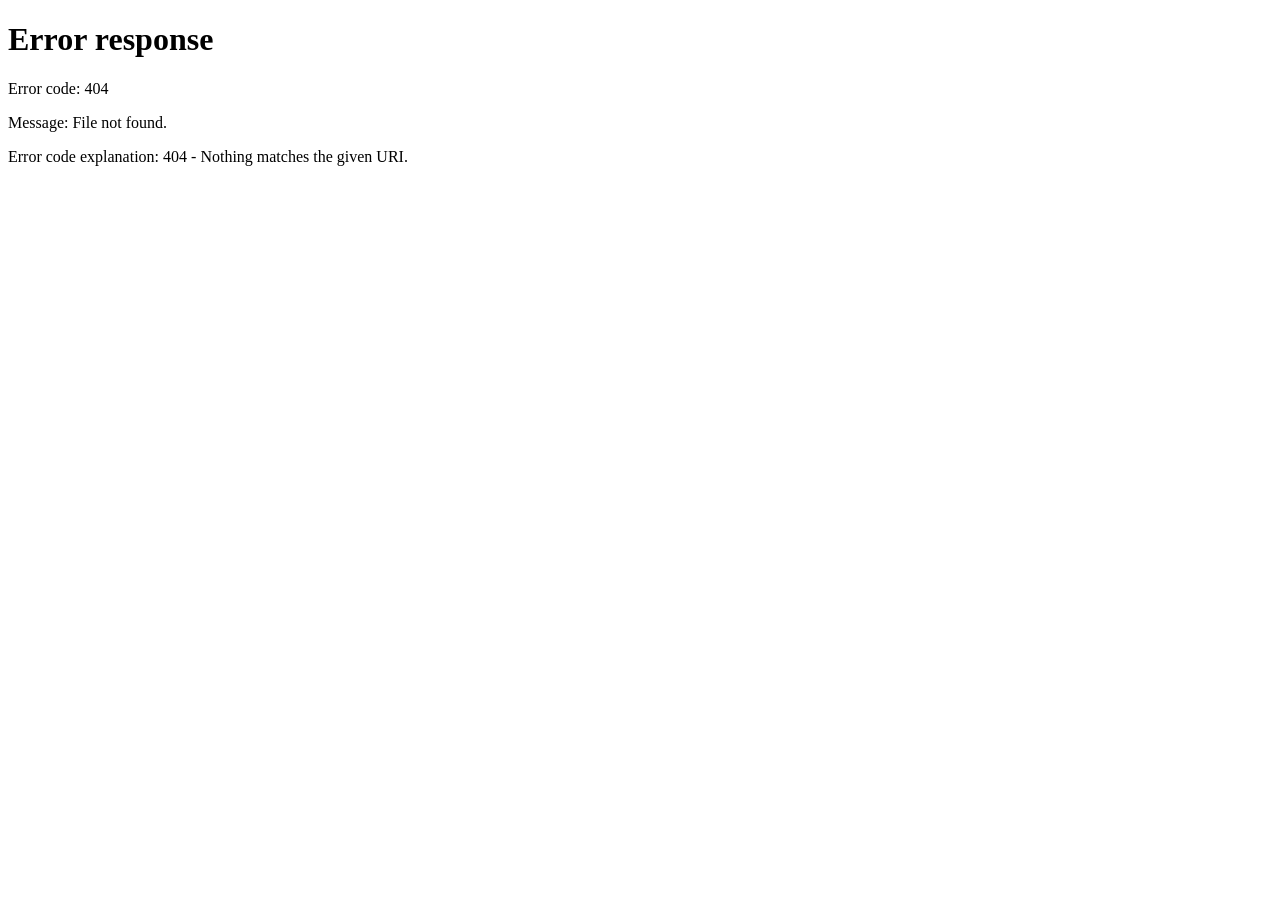
==== frontend/index.html @ 7d5e95b7 "feat: minimal frontend by AI" ====
<!DOCTYPE html>
<html lang="ru">
<head>
    <meta charset="UTF-8">
    <meta name="viewport" content="width=device-width, initial-scale=1.0">
    <title>Система заказов - Вход</title>
    <link rel="stylesheet" href="css/style.css">
    <link href="https://fonts.googleapis.com/css2?family=Inter:opsz,wght@14..32,300;14..32,400;14..32,500;14..32,600;14..32,700&display=swap" rel="stylesheet">
</head>
<body>
    <div class="container">
        <div class="auth-card">
            <div class="logo">
                <svg width="48" height="48" viewBox="0 0 24 24" fill="none" xmlns="http://www.w3.org/2000/svg">
                    <path d="M3 3H21V21H3V3Z" stroke="currentColor" stroke-width="2" stroke-linecap="round" stroke-linejoin="round" fill="none"/>
                    <path d="M7 7H17V17H7V7Z" stroke="currentColor" stroke-width="2" stroke-linecap="round" stroke-linejoin="round" fill="none"/>
                    <path d="M12 12L17 7" stroke="currentColor" stroke-width="2" stroke-linecap="round"/>
                </svg>
                <h1>OrderSystem</h1>
            </div>
            
            <div class="tabs">
                <button class="tab-btn active" data-tab="login">Вход</button>
                <button class="tab-btn" data-tab="register">Регистрация</button>
            </div>

            <!-- Форма входа -->
            <form id="loginForm" class="auth-form active">
                <div class="form-group">
                    <label>Email</label>
                    <input type="email" id="loginEmail" required placeholder="ivan@example.com">
                </div>
                <div class="form-group">
                    <label>Пароль</label>
                    <input type="password" id="loginPassword" required placeholder="••••••••">
                </div>
                <button type="submit" class="btn-primary">Войти</button>
            </form>

            <!-- Форма регистрации -->
            <form id="registerForm" class="auth-form">
                <div class="form-group">
                    <label>Имя пользователя</label>
                    <input type="text" id="regUsername" required placeholder="Иван Иванов">
                </div>
                <div class="form-group">
                    <label>Email</label>
                    <input type="email" id="regEmail" required placeholder="ivan@example.com">
                </div>
                <div class="form-group">
                    <label>Пароль</label>
                    <input type="password" id="regPassword" required placeholder="••••••••">
                </div>
                <button type="submit" class="btn-primary">Зарегистрироваться</button>
            </form>

            <div id="message" class="message"></div>
        </div>
    </div>

    <script src="js/api.js"></script>
    <script src="js/auth.js"></script>
</body>
</html>
---- frontend/css/style.css ----
* {
    margin: 0;
    padding: 0;
    box-sizing: border-box;
}

body {
    font-family: 'Inter', sans-serif;
    background: linear-gradient(135deg, #667eea 0%, #764ba2 100%);
    min-height: 100vh;
    color: #1a1a2e;
}

/* Контейнер для auth */
.container {
    display: flex;
    justify-content: center;
    align-items: center;
    min-height: 100vh;
    padding: 20px;
}

.auth-card {
    background: white;
    border-radius: 20px;
    padding: 40px;
    width: 100%;
    max-width: 450px;
    box-shadow: 0 20px 60px rgba(0,0,0,0.3);
    animation: slideUp 0.5s ease;
}

@keyframes slideUp {
    from {
        opacity: 0;
        transform: translateY(30px);
    }
    to {
        opacity: 1;
        transform: translateY(0);
    }
}

.logo {
    text-align: center;
    margin-bottom: 30px;
    color: #667eea;
}

.logo svg {
    margin-bottom: 10px;
}

.logo h1 {
    font-size: 24px;
    color: #1a1a2e;
}

.tabs {
    display: flex;
    gap: 10px;
    margin-bottom: 30px;
    border-bottom: 2px solid #e0e0e0;
}

.tab-btn {
    flex: 1;
    padding: 12px;
    background: none;
    border: none;
    font-size: 16px;
    font-weight: 600;
    cursor: pointer;
    color: #666;
    transition: all 0.3s;
    position: relative;
}

.tab-btn.active {
    color: #667eea;
}

.tab-btn.active::after {
    content: '';
    position: absolute;
    bottom: -2px;
    left: 0;
    right: 0;
    height: 2px;
    background: #667eea;
}

.auth-form {
    display: none;
}

.auth-form.active {
    display: block;
    animation: fadeIn 0.3s ease;
}

@keyframes fadeIn {
    from { opacity: 0; }
    to { opacity: 1; }
}

.form-group {
    margin-bottom: 20px;
}

.form-group label {
    display: block;
    margin-bottom: 8px;
    font-weight: 500;
    color: #333;
}

.form-group input,
.form-group select,
.form-group textarea {
    width: 100%;
    padding: 12px;
    border: 2px solid #e0e0e0;
    border-radius: 10px;
    font-size: 14px;
    transition: all 0.3s;
    font-family: inherit;
}

.form-group input:focus,
.form-group select:focus {
    outline: none;
    border-color: #667eea;
    box-shadow: 0 0 0 3px rgba(102, 126, 234, 0.1);
}

.btn-primary {
    width: 100%;
    padding: 14px;
    background: linear-gradient(135deg, #667eea 0%, #764ba2 100%);
    color: white;
    border: none;
    border-radius: 10px;
    font-size: 16px;
    font-weight: 600;
    cursor: pointer;
    transition: transform 0.2s, box-shadow 0.2s;
}

.btn-primary:hover {
    transform: translateY(-2px);
    box-shadow: 0 5px 20px rgba(102, 126, 234, 0.4);
}

.message {
    margin-top: 20px;
    padding: 12px;
    border-radius: 10px;
    font-size: 14px;
    text-align: center;
}

.message.error {
    background: #fee;
    color: #c33;
}

.message.success {
    background: #efe;
    color: #3c3;
}

/* Navbar */
.navbar {
    background: white;
    box-shadow: 0 2px 10px rgba(0,0,0,0.1);
    position: sticky;
    top: 0;
    z-index: 100;
}

.nav-container {
    max-width: 1200px;
    margin: 0 auto;
    padding: 15px 30px;
    display: flex;
    justify-content: space-between;
    align-items: center;
}

.logo-small h2 {
    color: #667eea;
    font-size: 20px;
}

.nav-links {
    display: flex;
    gap: 20px;
    align-items: center;
}

.nav-link {
    text-decoration: none;
    color: #666;
    font-weight: 500;
    padding: 8px 16px;
    border-radius: 8px;
    transition: all 0.3s;
}

.nav-link:hover,
.nav-link.active {
    background: #667eea;
    color: white;
}

.btn-logout {
    background: #f44336;
    color: white;
    border: none;
    padding: 8px 16px;
    border-radius: 8px;
    cursor: pointer;
    font-weight: 500;
    transition: all 0.3s;
}

.btn-logout:hover {
    background: #da190b;
    transform: translateY(-1px);
}

/* Main container */
.main-container {
    max-width: 1200px;
    margin: 30px auto;
    padding: 0 30px;
    display: grid;
    grid-template-columns: 300px 1fr;
    gap: 30px;
}

.sidebar {
    background: white;
    border-radius: 15px;
    padding: 25px;
    height: fit-content;
    box-shadow: 0 5px 20px rgba(0,0,0,0.1);
}

.user-info {
    display: flex;
    gap: 15px;
    align-items: center;
    padding-bottom: 20px;
    margin-bottom: 20px;
    border-bottom: 2px solid #f0f0f0;
}

.avatar {
    width: 60px;
    height: 60px;
    background: linear-gradient(135deg, #667eea, #764ba2);
    border-radius: 50%;
    display: flex;
    align-items: center;
    justify-content: center;
    font-size: 30px;
}

.user-details h3 {
    font-size: 18px;
    margin-bottom: 5px;
}

.user-details p {
    color: #666;
    font-size: 14px;
}

.btn-create {
    width: 100%;
    padding: 12px;
    background: #4caf50;
    color: white;
    border: none;
    border-radius: 10px;
    font-weight: 600;
    cursor: pointer;
    transition: all 0.3s;
}

.btn-create:hover {
    background: #45a049;
    transform: translateY(-2px);
}

.content {
    background: white;
    border-radius: 15px;
    padding: 25px;
    box-shadow: 0 5px 20px rgba(0,0,0,0.1);
}

.orders-header {
    margin-bottom: 25px;
}

.orders-header h1 {
    margin-bottom: 15px;
    font-size: 28px;
}

.filter-buttons {
    display: flex;
    gap: 10px;
    flex-wrap: wrap;
}

.filter-btn {
    padding: 8px 16px;
    background: #f0f0f0;
    border: none;
    border-radius: 20px;
    cursor: pointer;
    transition: all 0.3s;
    font-size: 14px;
}

.filter-btn:hover,
.filter-btn.active {
    background: #667eea;
    color: white;
}

.orders-list {
    display: grid;
    gap: 15px;
}

.order-card {
    background: #f9f9f9;
    border-radius: 12px;
    padding: 20px;
    transition: all 0.3s;
    border-left: 4px solid #667eea;
}

.order-card:hover {
    transform: translateX(5px);
    box-shadow: 0 5px 15px rgba(0,0,0,0.1);
}

.order-header {
    display: flex;
    justify-content: space-between;
    align-items: center;
    margin-bottom: 15px;
}

.order-id {
    font-weight: 700;
    color: #667eea;
    font-size: 18px;
}

.order-status {
    padding: 4px 12px;
    border-radius: 20px;
    font-size: 12px;
    font-weight: 600;
}

.status-pending { background: #fff3cd; color: #856404; }
.status-processing { background: #cfe2ff; color: #084298; }
.status-completed { background: #d1e7dd; color: #0f5132; }
.status-cancelled { background: #f8d7da; color: #721c24; }

.order-details {
    margin-bottom: 15px;
}

.order-details p {
    margin: 5px 0;
    color: #555;
}

.order-actions {
    display: flex;
    gap: 10px;
}

.btn-status,
.btn-delete {
    padding: 6px 12px;
    border: none;
    border-radius: 6px;
    cursor: pointer;
    font-size: 12px;
    font-weight: 500;
    transition: all 0.3s;
}

.btn-status {
    background: #667eea;
    color: white;
}

.btn-delete {
    background: #f44336;
    color: white;
}

.btn-status:hover,
.btn-delete:hover {
    transform: translateY(-1px);
    filter: brightness(0.9);
}

/* Users page */
.users-container {
    grid-template-columns: 1fr;
}

.users-header {
    display: flex;
    justify-content: space-between;
    align-items: center;
    margin-bottom: 25px;
}

.stats {
    background: #667eea;
    color: white;
    padding: 8px 16px;
    border-radius: 10px;
    font-weight: 600;
}

.users-list {
    display: grid;
    gap: 15px;
}

.user-card {
    background: #f9f9f9;
    border-radius: 12px;
    padding: 20px;
    display: flex;
    justify-content: space-between;
    align-items: center;
    transition: all 0.3s;
}

.user-card:hover {
    transform: translateX(5px);
    box-shadow: 0 5px 15px rgba(0,0,0,0.1);
}

.user-info {
    border: none;
    margin: 0;
    padding: 0;
}

.user-actions {
    display: flex;
    gap: 10px;
}

.btn-edit,
.btn-delete-user {
    padding: 8px 16px;
    border: none;
    border-radius: 6px;
    cursor: pointer;
    font-weight: 500;
    transition: all 0.3s;
}

.btn-edit {
    background: #4caf50;
    color: white;
}

.btn-delete-user {
    background: #f44336;
    color: white;
}

/* Modal */
.modal {
    display: none;
    position: fixed;
    z-index: 1000;
    left: 0;
    top: 0;
    width: 100%;
    height: 100%;
    background: rgba(0,0,0,0.5);
    animation: fadeIn 0.3s;
}

.modal-content {
    background: white;
    margin: 50px auto;
    padding: 30px;
    width: 90%;
    max-width: 500px;
    border-radius: 15px;
    position: relative;
    animation: slideDown 0.3s;
}

@keyframes slideDown {
    from {
        opacity: 0;
        transform: translateY(-50px);
    }
    to {
        opacity: 1;
        transform: translateY(0);
    }
}

.close,
.close-status,
.close-edit {
    position: absolute;
    right: 20px;
    top: 15px;
    font-size: 28px;
    cursor: pointer;
    color: #999;
}

.close:hover,
.close-status:hover,
.close-edit:hover {
    color: #333;
}

.loading {
    text-align: center;
    padding: 40px;
    color: #999;
    font-size: 16px;
}

/* Responsive */
@media (max-width: 768px) {
    .main-container {
        grid-template-columns: 1fr;
        padding: 0 15px;
    }
    
    .auth-card {
        padding: 25px;
    }
    
    .filter-buttons {
        overflow-x: auto;
    }
    
    .user-card {
        flex-direction: column;
        gap: 15px;
    }
}
/* Анимации для уведомлений */
@keyframes slideIn {
    from {
        opacity: 0;
        transform: translateX(100px);
    }
    to {
        opacity: 1;
        transform: translateX(0);
    }
}

@keyframes slideOut {
    from {
        opacity: 1;
        transform: translateX(0);
    }
    to {
        opacity: 0;
        transform: translateX(100px);
    }
}
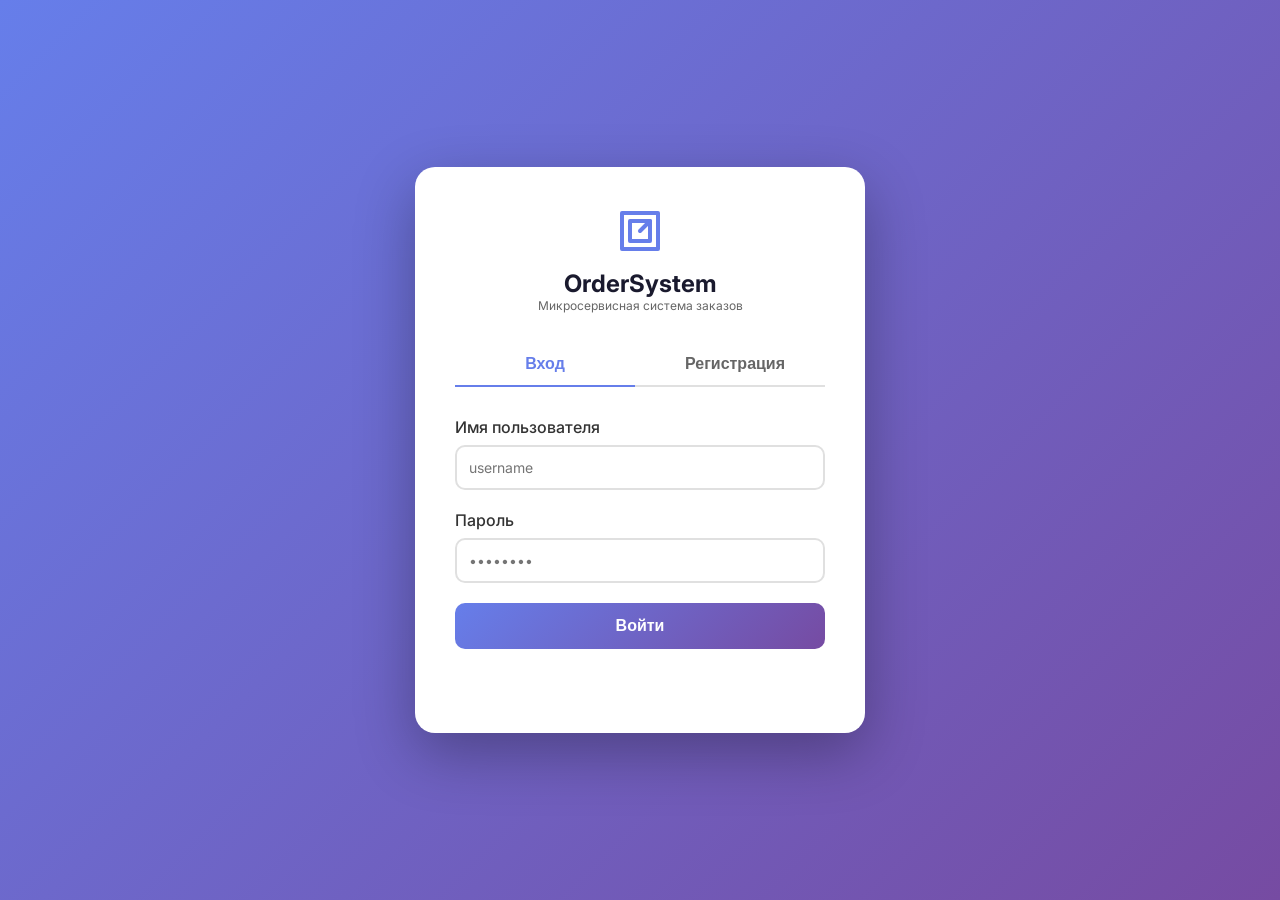
==== commit 3182dc42: "feat: new front by AI" ====
--- a/frontend/index.html
+++ b/frontend/index.html
@@ -3,7 +3,7 @@
 <head>
     <meta charset="UTF-8">
     <meta name="viewport" content="width=device-width, initial-scale=1.0">
-    <title>Система заказов - Вход</title>
+    <title>OrderSystem - Вход</title>
     <link rel="stylesheet" href="css/style.css">
     <link href="https://fonts.googleapis.com/css2?family=Inter:opsz,wght@14..32,300;14..32,400;14..32,500;14..32,600;14..32,700&display=swap" rel="stylesheet">
 </head>
@@ -17,6 +17,7 @@
                     <path d="M12 12L17 7" stroke="currentColor" stroke-width="2" stroke-linecap="round"/>
                 </svg>
                 <h1>OrderSystem</h1>
+                <p style="font-size: 12px; color: #666;">Микросервисная система заказов</p>
             </div>
             
             <div class="tabs">
@@ -24,11 +25,10 @@
                 <button class="tab-btn" data-tab="register">Регистрация</button>
             </div>
 
-            <!-- Форма входа -->
             <form id="loginForm" class="auth-form active">
                 <div class="form-group">
-                    <label>Email</label>
-                    <input type="email" id="loginEmail" required placeholder="ivan@example.com">
+                    <label>Имя пользователя</label>
+                    <input type="text" id="loginUsername" required placeholder="username">
                 </div>
                 <div class="form-group">
                     <label>Пароль</label>
@@ -37,7 +37,6 @@
                 <button type="submit" class="btn-primary">Войти</button>
             </form>
 
-            <!-- Форма регистрации -->
             <form id="registerForm" class="auth-form">
                 <div class="form-group">
                     <label>Имя пользователя</label>
@@ -49,7 +48,7 @@
                 </div>
                 <div class="form-group">
                     <label>Пароль</label>
-                    <input type="password" id="regPassword" required placeholder="••••••••">
+                    <input type="password" id="regPassword" required placeholder="•••••••• (мин. 6 символов)">
                 </div>
                 <button type="submit" class="btn-primary">Зарегистрироваться</button>
             </form>
--- a/frontend/css/style.css
+++ b/frontend/css/style.css
@@ -589,3 +589,6 @@
         transform: translateX(100px);
     }
 } 
+
+.status-shipped { background: #cfe2ff; color: #084298; }
+.status-delivered { background: #d1e7dd; color: #0f5132; }
